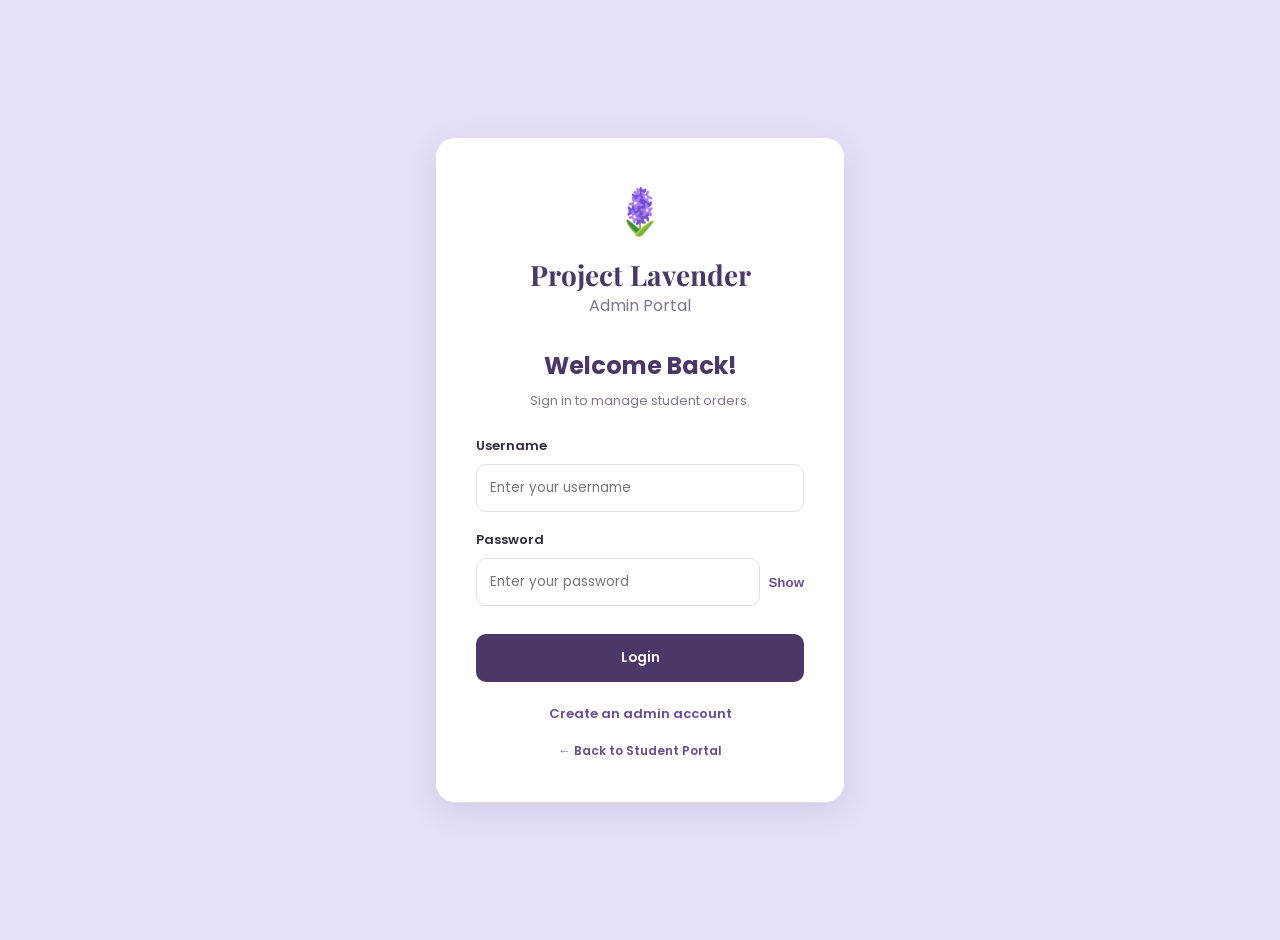
==== admin_login.html @ f56827df "Add files via upload" ====
<!DOCTYPE html>
<html lang="en">
<head>
    <meta charset="UTF-8">
    <meta name="viewport" content="width=device-width, initial-scale=1.0">
    <meta name="theme-color" content="#E6E0F8">

    <title>Admin Login | Project Lavender</title>

    <link rel="stylesheet" href="admin.css">
    <link href="https://fonts.googleapis.com/css2?family=Poppins:wght@400;500;600;700&family=Playfair+Display:wght@600;700&display=swap" rel="stylesheet">
</head>
<body>

    <main class="login-container">
        <section class="login-card">

            <div class="login-logo">🪻</div>

            <h1>Project Lavender</h1>
            <p class="login-subtitle">Admin Portal</p>

            <h2>Welcome Back!</h2>
            <p class="login-description">Sign in to manage student orders.</p>

            <form id="adminLoginForm">

                <div class="form-group">
                    <label for="adminUsername">Username</label>
                    <input
                        type="text"
                        id="adminUsername"
                        name="username"
                        placeholder="Enter your username"
                        autocomplete="username"
                        required
                    >
                </div>

                <div class="form-group">
                    <label for="adminPassword">Password</label>

                    <div class="password-wrapper">
                        <input
                            type="password"
                            id="adminPassword"
                            name="password"
                            placeholder="Enter your password"
                            autocomplete="current-password"
                            required
                        >

                        <button type="button" id="togglePassword">Show</button>
                    </div>
                </div>

                <p id="loginMessage" class="form-message" aria-live="polite"></p>

                <button type="submit" class="login-btn">Login</button>

            </form>

            <p class="create_admin">
                <a href="admin_register.html">Create an admin account</a>
            </p>

            <a href="../student/index.html" class="back-link">← Back to Student Portal</a>

        </section>
    </main>

    <script src="admin.js"></script>
</body>
</html>
---- admin.css ----
* {
    margin: 0;
    padding: 0;
    box-sizing: border-box;
}

body {
    min-height: 100vh;
    font-family: "Poppins", sans-serif;
    background: #E6E0F8;
    color: #342A40;
}

.login-container {
    min-height: 100vh;
    display: flex;
    flex-direction: column;
    justify-content: center;
    align-items: center;
    padding: 30px 20px;
}

.login-card {
    width: 100%;
    max-width: 440px;
    padding: 40px;
    background: #FFFFFF;
    border: 1px solid #E6DDED;
    border-radius: 20px;
    box-shadow: 0 12px 35px rgba(75, 56, 105, 0.12);
}

.logo-container {
    text-align: center;
    margin-bottom: 35px;
}

.logo {
    width: 65px;
    height: 65px;
    margin: 0 auto 12px;
    display: flex;
    justify-content: center;
    align-items: center;
    background: #F4E3F6;
    color: #6A4C93;
    border-radius: 50%;
    font-size: 38px;
}

.logo-container h1 {
    font-family: "Playfair Display", serif;
    font-size: 27px;
    color: #4B3869;
}

.logo-container p {
    margin-top: 5px;
    font-size: 11px;
    color: #81758E;
}

.login-heading {
    margin-bottom: 25px;
}

.login-heading h2 {
    font-size: 23px;
    color: #4B3869;
}

.login-heading p {
    margin-top: 5px;
    font-size: 13px;
    color: #81758E;
}

.input-group {
    margin-bottom: 20px;
}

.input-group label {
    display: block;
    margin-bottom: 8px;
    font-size: 13px;
    font-weight: 600;
    color: #4B3869;
}

.input-group input {
    width: 100%;
    height: 48px;
    padding: 0 14px;
    border: 1px solid #E6DDED;
    border-radius: 9px;
    outline: none;
    background: #FCFAFD;
    color: #342A40;
    font-family: "Poppins", sans-serif;
    font-size: 13px;
}

.input-group input:focus {
    border-color: #6A4C93;
    box-shadow: 0 0 0 3px rgba(106, 76, 147, 0.10);
}

.password-container {
    position: relative;
}

.password-container input {
    padding-right: 65px;
}

.toggle-password {
    position: absolute;
    right: 12px;
    top: 50%;
    transform: translateY(-50%);
    border: none;
    background: none;
    color: #6A4C93;
    font-family: "Poppins", sans-serif;
    font-size: 12px;
    font-weight: 600;
    cursor: pointer;
}

.login-button {
    width: 100%;
    height: 48px;
    margin-top: 8px;
    border: none;
    border-radius: 9px;
    background: #4B3869;
    color: white;
    font-family: "Poppins", sans-serif;
    font-size: 14px;
    font-weight: 600;
    cursor: pointer;
    transition: 0.2s ease;
}

.login-button:hover {
    background: #6A4C93;
    transform: translateY(-2px);
}

.login-message {
    min-height: 18px;
    margin-bottom: 8px;
    font-size: 12px;
    text-align: center;
    color: #B42336;
}

.back-link {
    display: block;
    margin-top: 25px;
    text-align: center;
    text-decoration: none;
    color: #6A4C93;
    font-size: 12px;
    font-weight: 500;
}

.back-link:hover {
    text-decoration: underline;
}

footer {
    margin-top: 25px;
    text-align: center;
    color: #81758E;
    font-size: 11px;
}

@media (max-width: 480px) {
    .login-card {
        padding: 30px 22px;
    }

    .logo-container h1 {
        font-size: 24px;
    }
}






* {
    margin: 0;
    padding: 0;
    box-sizing: border-box;
}

body {
    font-family: "Poppins", sans-serif;
    background: #F8F5FA;
    color: #342A40;
}

.dashboard-container {
    display: flex;
    min-height: 100vh;
}

/* SIDEBAR */

.sidebar {
    width: 255px;
    min-height: 100vh;
    padding: 25px 18px;
    background: #FFFFFF;
    border-right: 1px solid #E6DDED;
    display: flex;
    flex-direction: column;
    flex-shrink: 0;
}

.sidebar-logo {
    display: flex;
    align-items: center;
    gap: 12px;
    padding: 5px 8px 30px;
}

.logo-icon {
    width: 43px;
    height: 43px;
    display: flex;
    justify-content: center;
    align-items: center;
    background: #F4E3F6;
    border-radius: 12px;
    color: #6A4C93;
    font-size: 27px;
}

.sidebar-logo h2 {
    font-family: "Playfair Display", serif;
    font-size: 17px;
    color: #4B3869;
}

.sidebar-logo p {
    font-size: 11px;
    color: #81758E;
}

.nav-label {
    margin: 15px 10px 10px;
    color: #A49AAA;
    font-size: 10px;
    font-weight: 600;
    letter-spacing: 1px;
}

.sidebar-nav {
    flex: 1;
}

.nav-link {
    width: 100%;
    display: flex;
    align-items: center;
    gap: 13px;
    padding: 13px 14px;
    margin-bottom: 6px;
    border: none;
    border-radius: 9px;
    background: transparent;
    color: #81758E;
    text-decoration: none;
    font-family: "Poppins", sans-serif;
    font-size: 13px;
    font-weight: 500;
    text-align: left;
    cursor: pointer;
    transition: 0.2s;
}

.nav-link span {
    font-size: 19px;
    width: 22px;
    text-align: center;
}

.nav-link:hover,
.nav-link.active {
    background: #F4E3F6;
    color: #4B3869;
}

.nav-link.active {
    font-weight: 600;
}

.nav-divider {
    height: 1px;
    background: #E6DDED;
    margin: 20px 5px;
}

.logout-link:hover {
    background: #FFF1F2;
    color: #B42336;
}

.sidebar-footer {
    display: flex;
    align-items: center;
    gap: 11px;
    padding: 17px 8px 5px;
    border-top: 1px solid #E6DDED;
}

.admin-avatar {
    width: 38px;
    height: 38px;
    display: flex;
    justify-content: center;
    align-items: center;
    border-radius: 50%;
    background: #6A4C93;
    color: white;
    font-weight: 600;
}

.sidebar-footer strong {
    font-size: 12px;
    color: #4B3869;
}

.sidebar-footer p {
    font-size: 10px;
    color: #81758E;
}

/* MAIN CONTENT */

.main-content {
    flex: 1;
    min-width: 0;
}

.topbar {
    min-height: 85px;
    padding: 18px 35px;
    display: flex;
    align-items: center;
    justify-content: space-between;
    background: #FFFFFF;
    border-bottom: 1px solid #E6DDED;
}

.topbar h1 {
    font-size: 20px;
    color: #4B3869;
}

.topbar p {
    margin-top: 3px;
    font-size: 12px;
    color: #81758E;
}

.admin-profile {
    display: flex;
    align-items: center;
    gap: 10px;
    font-size: 12px;
    font-weight: 600;
    color: #4B3869;
}

.menu-toggle {
    display: none;
    border: none;
    background: none;
    color: #4B3869;
    font-size: 24px;
    cursor: pointer;
}

.dashboard-content {
    padding: 30px 35px;
}

.page-heading,
.section-heading {
    display: flex;
    justify-content: space-between;
    align-items: center;
    gap: 15px;
}

.page-heading {
    margin-bottom: 25px;
}

.page-heading h2,
.section-heading h2 {
    font-size: 19px;
    color: #4B3869;
}

.page-heading p,
.section-heading p {
    margin-top: 5px;
    font-size: 12px;
    color: #81758E;
}

.primary-button {
    padding: 11px 17px;
    border-radius: 8px;
    background: #4B3869;
    color: #FFFFFF;
    text-decoration: none;
    font-size: 12px;
    font-weight: 600;
    transition: 0.2s;
}

.primary-button:hover {
    background: #6A4C93;
}

/* STATISTICS */

.stats-grid {
    display: grid;
    grid-template-columns: repeat(4, minmax(0, 1fr));
    gap: 18px;
    margin-bottom: 30px;
}

.stat-card {
    display: flex;
    align-items: center;
    gap: 14px;
    padding: 20px 16px;
    background: #FFFFFF;
    border: 1px solid #E6DDED;
    border-radius: 13px;
    box-shadow: 0 4px 12px rgba(75, 56, 105, 0.04);
}

.stat-icon {
    width: 45px;
    height: 45px;
    flex-shrink: 0;
    display: flex;
    justify-content: center;
    align-items: center;
    border-radius: 12px;
    font-size: 21px;
}

.purple {
    background: #F0E9FA;
    color: #6A4C93;
}

.orange {
    background: #FFF0DC;
    color: #D98A24;
}

.blue {
    background: #E5F0FF;
    color: #3978C5;
}

.green {
    background: #E4F6EA;
    color: #29975A;
}

.stat-card p {
    font-size: 11px;
    color: #81758E;
}

.stat-card h3 {
    margin: 3px 0;
    font-size: 25px;
    color: #4B3869;
}

.stat-card span {
    font-size: 9px;
    color: #A49AAA;
}

/* ORDERS TABLE */

.orders-section,
.workflow-section {
    padding: 23px;
    margin-bottom: 25px;
    background: #FFFFFF;
    border: 1px solid #E6DDED;
    border-radius: 13px;
}

.section-heading {
    margin-bottom: 20px;
}

.view-all {
    color: #6A4C93;
    text-decoration: none;
    font-size: 12px;
    font-weight: 600;
}

.view-all:hover {
    text-decoration: underline;
}

.table-container {
    width: 100%;
    overflow-x: auto;
}

table {
    width: 100%;
    min-width: 700px;
    border-collapse: collapse;
}

thead {
    background: #F8F5FA;
}

th {
    padding: 13px 12px;
    color: #81758E;
    font-size: 11px;
    font-weight: 600;
    text-align: left;
}

td {
    padding: 15px 12px;
    border-bottom: 1px solid #F0EBF3;
    font-size: 11px;
    color: #4B3869;
}

.empty-row {
    padding: 35px;
    text-align: center;
    color: #A49AAA;
}

.status {
    display: inline-block;
    padding: 6px 10px;
    border-radius: 20px;
    font-size: 10px;
    font-weight: 600;
}

.status-submitted {
    background: #FFF0DC;
    color: #B7791F;
}

.status-processing {
    background: #E5F0FF;
    color: #3978C5;
}

.status-ready {
    background: #E4F6EA;
    color: #29975A;
}

.status-completed {
    background: #F0E9FA;
    color: #6A4C93;
}

.action-link {
    color: #6A4C93;
    text-decoration: none;
    font-size: 11px;
    font-weight: 600;
}

.action-link:hover {
    text-decoration: underline;
}

/* ORDER WORKFLOW */

.workflow-grid {
    display: grid;
    grid-template-columns: repeat(4, minmax(0, 1fr));
    gap: 15px;
}

.workflow-card {
    position: relative;
    padding: 20px 16px;
    border: 1px solid #E6DDED;
    border-radius: 11px;
    background: #FCFAFD;
}

.workflow-number {
    position: absolute;
    top: 13px;
    right: 14px;
    color: #D5CBDD;
    font-size: 12px;
    font-weight: 700;
}

.workflow-icon {
    width: 40px;
    height: 40px;
    display: flex;
    align-items: center;
    justify-content: center;
    margin-bottom: 15px;
    border-radius: 10px;
    font-size: 19px;
}

.workflow-card h3 {
    margin-bottom: 7px;
    color: #4B3869;
    font-size: 12px;
}

.workflow-card p {
    color: #81758E;
    font-size: 10px;
    line-height: 1.7;
}

/* RESPONSIVE DESIGN */

@media (max-width: 1100px) {
    .stats-grid {
        grid-template-columns: repeat(2, 1fr);
    }

    .workflow-grid {
        grid-template-columns: repeat(2, 1fr);
    }
}

@media (max-width: 750px) {
    .sidebar {
        position: fixed;
        top: 0;
        left: -270px;
        z-index: 100;
        width: 255px;
        transition: 0.3s;
        box-shadow: 5px 0 20px rgba(0, 0, 0, 0.08);
    }

    .sidebar.show {
        left: 0;
    }

    .menu-toggle {
        display: block;
        margin-right: 12px;
    }

    .topbar {
        justify-content: flex-start;
        padding: 18px 20px;
    }

    .admin-profile {
        margin-left: auto;
    }

    .dashboard-content {
        padding: 25px 18px;
    }
}

@media (max-width: 500px) {
    .stats-grid {
        grid-template-columns: 1fr;
    }

    .workflow-grid {
        grid-template-columns: 1fr;
    }

    .page-heading {
        align-items: flex-start;
        flex-direction: column;
    }

    .page-heading h2 {
        font-size: 18px;
    }

    .admin-profile span {
        display: none;
    }

    .orders-section,
    .workflow-section {
        padding: 16px;
    }
}



















* {
    margin: 0;
    padding: 0;
    box-sizing: border-box;
}

body {
    font-family: "Poppins", sans-serif;
    background: #F8F5FA;
    color: #342A40;
}

.dashboard-container {
    display: flex;
    min-height: 100vh;
}

/* SIDEBAR */

.sidebar {
    width: 255px;
    min-height: 100vh;
    padding: 25px 18px;
    background: #FFFFFF;
    border-right: 1px solid #E6DDED;
    display: flex;
    flex-direction: column;
    flex-shrink: 0;
}

.sidebar-logo {
    display: flex;
    align-items: center;
    gap: 12px;
    padding: 5px 8px 30px;
}

.logo-icon {
    width: 43px;
    height: 43px;
    display: flex;
    justify-content: center;
    align-items: center;
    background: #F4E3F6;
    border-radius: 12px;
    color: #6A4C93;
    font-size: 27px;
}

.sidebar-logo h2 {
    font-family: "Playfair Display", serif;
    font-size: 17px;
    color: #4B3869;
}

.sidebar-logo p {
    font-size: 11px;
    color: #81758E;
}

.nav-label {
    margin: 15px 10px 10px;
    color: #A49AAA;
    font-size: 10px;
    font-weight: 600;
    letter-spacing: 1px;
}

.sidebar-nav {
    flex: 1;
}

.nav-link {
    width: 100%;
    display: flex;
    align-items: center;
    gap: 13px;
    padding: 13px 14px;
    margin-bottom: 6px;
    border: none;
    border-radius: 9px;
    background: transparent;
    color: #81758E;
    text-decoration: none;
    font-family: "Poppins", sans-serif;
    font-size: 13px;
    font-weight: 500;
    text-align: left;
    cursor: pointer;
    transition: 0.2s;
}

.nav-link span {
    font-size: 19px;
    width: 22px;
    text-align: center;
}

.nav-link:hover,
.nav-link.active {
    background: #F4E3F6;
    color: #4B3869;
}

.nav-link.active {
    font-weight: 600;
}

.nav-divider {
    height: 1px;
    background: #E6DDED;
    margin: 20px 5px;
}

.logout-link:hover {
    background: #FFF1F2;
    color: #B42336;
}

.sidebar-footer {
    display: flex;
    align-items: center;
    gap: 11px;
    padding: 17px 8px 5px;
    border-top: 1px solid #E6DDED;
}

.admin-avatar {
    width: 38px;
    height: 38px;
    display: flex;
    justify-content: center;
    align-items: center;
    border-radius: 50%;
    background: #6A4C93;
    color: white;
    font-weight: 600;
}

.sidebar-footer strong {
    font-size: 12px;
    color: #4B3869;
}

.sidebar-footer p {
    font-size: 10px;
    color: #81758E;
}

/* MAIN CONTENT */

.main-content {
    flex: 1;
    min-width: 0;
}

.topbar {
    min-height: 85px;
    padding: 18px 35px;
    display: flex;
    align-items: center;
    justify-content: space-between;
    background: #FFFFFF;
    border-bottom: 1px solid #E6DDED;
}

.topbar h1 {
    font-size: 20px;
    color: #4B3869;
}

.topbar p {
    margin-top: 3px;
    font-size: 12px;
    color: #81758E;
}

.admin-profile {
    display: flex;
    align-items: center;
    gap: 10px;
    font-size: 12px;
    font-weight: 600;
    color: #4B3869;
}

.menu-toggle {
    display: none;
    border: none;
    background: none;
    color: #4B3869;
    font-size: 24px;
    cursor: pointer;
}

.dashboard-content {
    padding: 30px 35px;
}

.page-heading,
.section-heading {
    display: flex;
    justify-content: space-between;
    align-items: center;
    gap: 15px;
}

.page-heading {
    margin-bottom: 25px;
}

.page-heading h2,
.section-heading h2 {
    font-size: 19px;
    color: #4B3869;
}

.page-heading p,
.section-heading p {
    margin-top: 5px;
    font-size: 12px;
    color: #81758E;
}

.primary-button {
    padding: 11px 17px;
    border-radius: 8px;
    background: #4B3869;
    color: #FFFFFF;
    text-decoration: none;
    font-size: 12px;
    font-weight: 600;
    transition: 0.2s;
}

.primary-button:hover {
    background: #6A4C93;
}

/* STATISTICS */

.stats-grid {
    display: grid;
    grid-template-columns: repeat(4, minmax(0, 1fr));
    gap: 18px;
    margin-bottom: 30px;
}

.stat-card {
    display: flex;
    align-items: center;
    gap: 14px;
    padding: 20px 16px;
    background: #FFFFFF;
    border: 1px solid #E6DDED;
    border-radius: 13px;
    box-shadow: 0 4px 12px rgba(75, 56, 105, 0.04);
}

.stat-icon {
    width: 45px;
    height: 45px;
    flex-shrink: 0;
    display: flex;
    justify-content: center;
    align-items: center;
    border-radius: 12px;
    font-size: 21px;
}

.purple {
    background: #F0E9FA;
    color: #6A4C93;
}

.orange {
    background: #FFF0DC;
    color: #D98A24;
}

.blue {
    background: #E5F0FF;
    color: #3978C5;
}

.green {
    background: #E4F6EA;
    color: #29975A;
}

.stat-card p {
    font-size: 11px;
    color: #81758E;
}

.stat-card h3 {
    margin: 3px 0;
    font-size: 25px;
    color: #4B3869;
}

.stat-card span {
    font-size: 9px;
    color: #A49AAA;
}

/* ORDERS TABLE */

.orders-section,
.workflow-section {
    padding: 23px;
    margin-bottom: 25px;
    background: #FFFFFF;
    border: 1px solid #E6DDED;
    border-radius: 13px;
}

.section-heading {
    margin-bottom: 20px;
}

.view-all {
    color: #6A4C93;
    text-decoration: none;
    font-size: 12px;
    font-weight: 600;
}

.view-all:hover {
    text-decoration: underline;
}

.table-container {
    width: 100%;
    overflow-x: auto;
}

table {
    width: 100%;
    min-width: 700px;
    border-collapse: collapse;
}

thead {
    background: #F8F5FA;
}

th {
    padding: 13px 12px;
    color: #81758E;
    font-size: 11px;
    font-weight: 600;
    text-align: left;
}

td {
    padding: 15px 12px;
    border-bottom: 1px solid #F0EBF3;
    font-size: 11px;
    color: #4B3869;
}

.empty-row {
    padding: 35px;
    text-align: center;
    color: #A49AAA;
}

.status {
    display: inline-block;
    padding: 6px 10px;
    border-radius: 20px;
    font-size: 10px;
    font-weight: 600;
}

.status-submitted {
    background: #FFF0DC;
    color: #B7791F;
}

.status-processing {
    background: #E5F0FF;
    color: #3978C5;
}

.status-ready {
    background: #E4F6EA;
    color: #29975A;
}

.status-completed {
    background: #F0E9FA;
    color: #6A4C93;
}

.action-link {
    color: #6A4C93;
    text-decoration: none;
    font-size: 11px;
    font-weight: 600;
}

.action-link:hover {
    text-decoration: underline;
}

/* ORDER WORKFLOW */

.workflow-grid {
    display: grid;
    grid-template-columns: repeat(4, minmax(0, 1fr));
    gap: 15px;
}

.workflow-card {
    position: relative;
    padding: 20px 16px;
    border: 1px solid #E6DDED;
    border-radius: 11px;
    background: #FCFAFD;
}

.workflow-number {
    position: absolute;
    top: 13px;
    right: 14px;
    color: #D5CBDD;
    font-size: 12px;
    font-weight: 700;
}

.workflow-icon {
    width: 40px;
    height: 40px;
    display: flex;
    align-items: center;
    justify-content: center;
    margin-bottom: 15px;
    border-radius: 10px;
    font-size: 19px;
}

.workflow-card h3 {
    margin-bottom: 7px;
    color: #4B3869;
    font-size: 12px;
}

.workflow-card p {
    color: #81758E;
    font-size: 10px;
    line-height: 1.7;
}

/* RESPONSIVE DESIGN */

@media (max-width: 1100px) {
    .stats-grid {
        grid-template-columns: repeat(2, 1fr);
    }

    .workflow-grid {
        grid-template-columns: repeat(2, 1fr);
    }
}

@media (max-width: 750px) {
    .sidebar {
        position: fixed;
        top: 0;
        left: -270px;
        z-index: 100;
        width: 255px;
        transition: 0.3s;
        box-shadow: 5px 0 20px rgba(0, 0, 0, 0.08);
    }

    .sidebar.show {
        left: 0;
    }

    .menu-toggle {
        display: block;
        margin-right: 12px;
    }

    .topbar {
        justify-content: flex-start;
        padding: 18px 20px;
    }

    .admin-profile {
        margin-left: auto;
    }

    .dashboard-content {
        padding: 25px 18px;
    }
}

@media (max-width: 500px) {
    .stats-grid {
        grid-template-columns: 1fr;
    }

    .workflow-grid {
        grid-template-columns: 1fr;
    }

    .page-heading {
        align-items: flex-start;
        flex-direction: column;
    }

    .page-heading h2 {
        font-size: 18px;
    }

    .admin-profile span {
        display: none;
    }

    .orders-section,
    .workflow-section {
        padding: 16px;
    }
}














* {
    margin: 0;
    padding: 0;
    box-sizing: border-box;
}

body {
    font-family: 'Poppins', sans-serif;
    background: #F8F5FA;
    color: #342A40;
}

.orders-content {
    padding: 30px;
}

.page-heading {
    margin-bottom: 25px;
}

.page-heading h1 {
    font-size: 26px;
    color: #342A40;
    margin-bottom: 6px;
}

.page-heading p {
    font-size: 13px;
    color: #81758E;
}

.order-summary {
    display: grid;
    grid-template-columns: repeat(5, 1fr);
    gap: 15px;
    margin-bottom: 25px;
}

.summary-card {
    background: #FFFFFF;
    border: 1px solid #E6DDED;
    border-radius: 12px;
    padding: 20px;
    box-shadow: 0 3px 10px rgba(75, 56, 105, 0.04);
}

.summary-card span {
    color: #81758E;
    font-size: 12px;
}

.summary-card h2 {
    color: #4B3869;
    font-size: 27px;
    margin-top: 8px;
}

.summary-card.submitted h2 {
    color: #D18A32;
}

.summary-card.processing h2 {
    color: #4779B8;
}

.summary-card.ready h2 {
    color: #8B65B8;
}

.summary-card.completed h2 {
    color: #39966C;
}

.orders-panel {
    background: #FFFFFF;
    border: 1px solid #E6DDED;
    border-radius: 14px;
    padding: 22px;
    box-shadow: 0 3px 12px rgba(75, 56, 105, 0.04);
}

.orders-panel-heading {
    margin-bottom: 20px;
}

.orders-panel-heading h2 {
    font-size: 18px;
    color: #342A40;
    margin-bottom: 5px;
}

.orders-panel-heading p {
    font-size: 12px;
    color: #81758E;
}

.orders-toolbar {
    display: flex;
    align-items: center;
    gap: 12px;
    margin-bottom: 20px;
    flex-wrap: wrap;
}

.search-box {
    display: flex;
    align-items: center;
    gap: 8px;
    flex: 1;
    min-width: 220px;
    border: 1px solid #E6DDED;
    border-radius: 8px;
    padding: 0 12px;
    background: #FFFFFF;
}

.search-box span {
    color: #81758E;
    font-size: 22px;
}

.search-box input {
    width: 100%;
    border: none;
    outline: none;
    padding: 12px 0;
    font-family: inherit;
    font-size: 12px;
    background: transparent;
    color: #342A40;
}

.orders-toolbar select {
    border: 1px solid #E6DDED;
    border-radius: 8px;
    padding: 12px;
    font-family: inherit;
    font-size: 12px;
    color: #4B3869;
    background: #FFFFFF;
    outline: none;
    cursor: pointer;
}

.orders-toolbar select:focus,
.status-update select:focus {
    border-color: #8B65B8;
}

.table-container {
    width: 100%;
    overflow-x: auto;
}

table {
    width: 100%;
    border-collapse: collapse;
    min-width: 750px;
}

thead {
    background: #F8F5FA;
}

th {
    color: #81758E;
    font-size: 11px;
    font-weight: 600;
    text-align: left;
    padding: 15px 12px;
    white-space: nowrap;
}

td {
    color: #4B3869;
    font-size: 12px;
    padding: 16px 12px;
    border-bottom: 1px solid #F0EAF3;
    white-space: nowrap;
}

tbody tr:hover {
    background: #FCFAFD;
}

.order-id {
    font-weight: 600;
    color: #6A4C93;
}

.status-badge {
    display: inline-block;
    padding: 6px 10px;
    border-radius: 20px;
    font-size: 10px;
    font-weight: 600;
    white-space: nowrap;
}

.status-submitted {
    background: #FFF2DF;
    color: #B77925;
}

.status-processing {
    background: #E8F1FF;
    color: #4779B8;
}

.status-ready {
    background: #F0E8FA;
    color: #8055AA;
}

.status-completed {
    background: #E4F5EC;
    color: #39966C;
}

.view-order {
    background: #F0EAF7;
    color: #6A4C93;
    border: none;
    border-radius: 6px;
    padding: 8px 12px;
    font-family: inherit;
    font-size: 11px;
    font-weight: 600;
    cursor: pointer;
    transition: 0.2s;
}

.view-order:hover {
    background: #E6DDED;
}

.empty-row {
    text-align: center;
    padding: 35px;
    color: #81758E;
}

.orders-footer {
    padding-top: 15px;
    color: #81758E;
    font-size: 11px;
}

/* Order Details Modal */

.modal-overlay {
    display: none;
    position: fixed;
    inset: 0;
    background: rgba(35, 24, 48, 0.55);
    z-index: 1000;
    align-items: center;
    justify-content: center;
    padding: 20px;
}

.modal-overlay.show {
    display: flex;
}

.order-modal {
    background: #FFFFFF;
    width: 100%;
    max-width: 550px;
    border-radius: 15px;
    overflow: hidden;
    max-height: 90vh;
    overflow-y: auto;
    box-shadow: 0 10px 35px rgba(35, 24, 48, 0.18);
    animation: modalOpen 0.2s ease;
}

@keyframes modalOpen {
    from {
        opacity: 0;
        transform: translateY(10px);
    }

    to {
        opacity: 1;
        transform: translateY(0);
    }
}

.modal-header {
    display: flex;
    align-items: center;
    justify-content: space-between;
    padding: 22px;
    border-bottom: 1px solid #E6DDED;
}

.modal-header span {
    color: #8B65B8;
    font-size: 10px;
    font-weight: 700;
    letter-spacing: 1px;
}

.modal-header h2 {
    color: #342A40;
    font-size: 20px;
    margin-top: 5px;
}

.close-modal {
    border: none;
    background: none;
    color: #81758E;
    font-size: 28px;
    cursor: pointer;
    line-height: 1;
}

.close-modal:hover {
    color: #4B3869;
}

.modal-body {
    padding: 22px;
}

.detail-grid {
    display: grid;
    grid-template-columns: 1fr 1fr;
    gap: 20px;
}

.detail-grid label,
.file-details label,
.status-update label {
    display: block;
    color: #81758E;
    font-size: 11px;
    margin-bottom: 6px;
}

.detail-grid p,
.file-details p {
    color: #342A40;
    font-size: 13px;
    font-weight: 600;
    overflow-wrap: anywhere;
}

.file-details {
    margin-top: 22px;
    padding: 15px;
    background: #F8F5FA;
    border-radius: 9px;
}

.status-update {
    margin-top: 22px;
}

.status-update select {
    width: 100%;
    padding: 12px;
    border: 1px solid #E6DDED;
    border-radius: 8px;
    color: #4B3869;
    font-family: inherit;
    font-size: 12px;
    background: #FFFFFF;
    outline: none;
    cursor: pointer;
}

.modal-actions {
    display: flex;
    justify-content: flex-end;
    gap: 10px;
    padding: 18px 22px;
    border-top: 1px solid #E6DDED;
}

.cancel-button,
.save-button {
    padding: 11px 18px;
    border-radius: 7px;
    font-family: inherit;
    font-size: 12px;
    font-weight: 600;
    cursor: pointer;
    transition: 0.2s;
}

.cancel-button {
    background: #F4F0F7;
    color: #6A4C93;
    border: none;
}

.cancel-button:hover {
    background: #E6DDED;
}

.save-button {
    background: #6A4C93;
    color: #FFFFFF;
    border: none;
}

.save-button:hover {
    background: #4B3869;
}

/* Responsive Design */

@media (max-width: 1100px) {
    .order-summary {
        grid-template-columns: repeat(3, 1fr);
    }
}

@media (max-width: 750px) {
    .orders-content {
        padding: 20px;
    }

    .order-summary {
        grid-template-columns: repeat(2, 1fr);
    }

    .orders-panel {
        padding: 15px;
    }

    .orders-toolbar {
        flex-direction: column;
        align-items: stretch;
    }

    .orders-toolbar select {
        width: 100%;
    }

    .search-box {
        width: 100%;
    }
}

@media (max-width: 480px) {
    .orders-content {
        padding: 15px;
    }

    .page-heading h1 {
        font-size: 22px;
    }

    .order-summary {
        gap: 10px;
    }

    .summary-card {
        padding: 14px;
    }

    .summary-card h2 {
        font-size: 22px;
    }

    .detail-grid {
        grid-template-columns: 1fr;
        gap: 15px;
    }

    .modal-actions {
        flex-direction: column-reverse;
    }

    .modal-actions button {
        width: 100%;
    }
}



* {
    margin: 0;
    padding: 0;
    box-sizing: border-box;
}

body {
    font-family: 'Poppins', sans-serif;
    background: #E6E0F8;
    min-height: 100vh;
    display: flex;
    justify-content: center;
    align-items: center;
    padding: 30px 15px;
    color: #342A40;
}

.register-container {
    width: 100%;
    max-width: 480px;
    text-align: center;
}

.register-card {
    background: #FFFFFF;
    padding: 35px 38px;
    border-radius: 18px;
    border: 1px solid #E6DDED;
    box-shadow: 0 10px 35px rgba(75, 56, 105, 0.10);
}

.logo-container {
    margin-bottom: 28px;
}

.logo {
    width: 60px;
    height: 60px;
    background: #F4E3F6;
    border-radius: 17px;
    display: flex;
    align-items: center;
    justify-content: center;
    font-size: 30px;
    margin: 0 auto 13px;
}

.logo-container h1 {
    font-family: 'Playfair Display', serif;
    color: #4B3869;
    font-size: 26px;
    margin-bottom: 6px;
}

.logo-container p {
    color: #81758E;
    font-size: 10px;
    line-height: 1.6;
}

.register-heading {
    text-align: left;
    margin-bottom: 23px;
}

.register-heading h2 {
    color: #342A40;
    font-size: 21px;
    margin-bottom: 5px;
}

.register-heading p {
    color: #81758E;
    font-size: 11px;
    line-height: 1.6;
}

.input-group {
    text-align: left;
    margin-bottom: 16px;
}

.input-group label {
    display: block;
    color: #4B3869;
    font-size: 11px;
    font-weight: 600;
    margin-bottom: 7px;
}

.input-group input {
    width: 100%;
    height: 45px;
    padding: 0 13px;
    border: 1px solid #E6DDED;
    border-radius: 8px;
    outline: none;
    background: #FFFFFF;
    color: #342A40;
    font-family: inherit;
    font-size: 11px;
    transition: 0.2s;
}

.input-group input:focus {
    border-color: #8B65B8;
    box-shadow: 0 0 0 3px rgba(139, 101, 184, 0.10);
}

.input-group input::placeholder {
    color: #B2A7BD;
}

.password-container {
    position: relative;
}

.password-container input {
    padding-right: 65px;
}

.toggle-password {
    position: absolute;
    right: 12px;
    top: 50%;
    transform: translateY(-50%);
    border: none;
    background: none;
    color: #6A4C93;
    font-family: inherit;
    font-size: 10px;
    font-weight: 600;
    cursor: pointer;
}

.register-message {
    min-height: 18px;
    color: #C04455;
    font-size: 11px;
    text-align: left;
    margin-bottom: 8px;
}

.register-button {
    width: 100%;
    height: 47px;
    border: none;
    border-radius: 8px;
    background: #6A4C93;
    color: #FFFFFF;
    font-family: inherit;
    font-size: 12px;
    font-weight: 600;
    cursor: pointer;
    display: flex;
    justify-content: center;
    align-items: center;
    gap: 10px;
    transition: 0.2s;
}

.register-button:hover {
    background: #4B3869;
    transform: translateY(-1px);
}

.register-button span {
    font-size: 17px;
}

.login-link {
    color: #81758E;
    font-size: 11px;
    margin-top: 22px;
}

.login-link a {
    color: #6A4C93;
    font-weight: 600;
    text-decoration: none;
    margin-left: 3px;
}

.login-link a:hover {
    text-decoration: underline;
}

.back-link {
    display: inline-block;
    margin-top: 18px;
    color: #6A4C93;
    font-size: 10px;
    text-decoration: none;
    font-weight: 500;
}

.back-link:hover {
    color: #4B3869;
    text-decoration: underline;
}

footer {
    margin-top: 22px;
    color: #81758E;
    font-size: 10px;
}

@media (max-width: 480px) {
    body {
        padding: 20px 12px;
    }

    .register-card {
        padding: 28px 22px;
    }

    .logo-container h1 {
        font-size: 23px;
    }

    .register-heading h2 {
        font-size: 19px;
    }
}






* {
    margin: 0;
    padding: 0;
    box-sizing: border-box;
}

body {
    font-family: 'Poppins', sans-serif;
    background: #E6E0F8;
    min-height: 100vh;
    display: flex;
    align-items: center;
    justify-content: center;
    padding: 20px;
    color: #342A40;
}

.login-container {
    width: 100%;
    max-width: 450px;
}

.login-card {
    background: #FFFFFF;
    padding: 40px;
    border-radius: 20px;
    box-shadow: 0 8px 30px rgba(75, 56, 105, 0.12);
    text-align: center;
}

.login-logo {
    font-size: 45px;
    margin-bottom: 10px;
}

.login-card h1 {
    font-family: 'Playfair Display', serif;
    color: #4B3869;
    font-size: 28px;
}

.login-subtitle {
    color: #81758E;
    margin-bottom: 30px;
}

.login-card h2 {
    color: #4B3869;
    margin-bottom: 8px;
}

.login-description {
    color: #81758E;
    font-size: 13px;
    margin-bottom: 25px;
}

.form-group {
    text-align: left;
    margin-bottom: 18px;
}

.form-group label {
    display: block;
    font-size: 13px;
    font-weight: 600;
    margin-bottom: 8px;
}

.form-group input {
    width: 100%;
    padding: 13px;
    border: 1px solid #E6DDED;
    border-radius: 10px;
    outline: none;
    font-family: inherit;
}

.form-group input:focus {
    border-color: #6A4C93;
    box-shadow: 0 0 0 3px rgba(106, 76, 147, 0.12);
}

.password-wrapper {
    display: flex;
    align-items: center;
    gap: 8px;
}

.password-wrapper input {
    flex: 1;
    min-width: 0;
}

.password-wrapper button {
    border: none;
    background: transparent;
    color: #6A4C93;
    font-weight: 600;
    cursor: pointer;
}

.login-btn {
    width: 100%;
    padding: 14px;
    border: none;
    border-radius: 10px;
    background: #4B3869;
    color: white;
    font-family: inherit;
    font-weight: 600;
    cursor: pointer;
    margin-top: 10px;
}

.login-btn:hover {
    background: #6A4C93;
}

.form-message {
    font-size: 12px;
    margin-top: 10px;
}

.create_admin {
    margin-top: 22px;
    font-size: 13px;
}

.create_admin a,
.back-link {
    color: #6A4C93;
    text-decoration: none;
    font-weight: 600;
}

.back-link {
    display: inline-block;
    margin-top: 18px;
    font-size: 12px;
}






.admin-container {
    display: flex;
    min-height: 100vh;
    width: 100%;
    background: #F8F5FA;
}

.sidebar {
    width: 260px;
    min-height: 100vh;
    background: #4B3869;
    color: #FFFFFF;
    padding: 25px 18px;
    display: flex;
    flex-direction: column;
    flex-shrink: 0;
}

.sidebar-brand {
    display: flex;
    align-items: center;
    gap: 12px;
    padding: 10px;
    margin-bottom: 40px;
}

.brand-icon {
    font-size: 35px;
}

.sidebar-brand h2 {
    font-family: 'Playfair Display', serif;
    font-size: 17px;
}

.sidebar-brand p {
    font-size: 11px;
    color: #D8CBEA;
    margin-top: 3px;
}

.sidebar-nav {
    display: flex;
    flex-direction: column;
    gap: 10px;
}

.nav-link {
    display: flex;
    align-items: center;
    gap: 13px;
    padding: 14px;
    color: #E9E0F2;
    text-decoration: none;
    border-radius: 10px;
    font-size: 13px;
    transition: 0.3s;
}

.nav-link span {
    font-size: 19px;
}

.nav-link:hover,
.nav-link.active {
    background: #6A4C93;
    color: #FFFFFF;
}

.sidebar-bottom {
    margin-top: auto;
}

.main-content {
    flex: 1;
    min-width: 0;
}

.topbar {
    min-height: 85px;
    background: #FFFFFF;
    display: flex;
    align-items: center;
    justify-content: space-between;
    padding: 15px 35px;
    border-bottom: 1px solid #E6DDED;
    gap: 20px;
}

.topbar-title h1 {
    color: #4B3869;
    font-size: 22px;
}

.topbar-title p {
    color: #81758E;
    font-size: 12px;
    margin-top: 4px;
}

.admin-profile {
    display: flex;
    align-items: center;
    gap: 10px;
}

.admin-avatar {
    width: 40px;
    height: 40px;
    background: #E6E0F8;
    color: #4B3869;
    border-radius: 50%;
    display: flex;
    justify-content: center;
    align-items: center;
    font-weight: 700;
}

.admin-profile strong {
    display: block;
    color: #342A40;
    font-size: 12px;
}

.admin-profile small {
    color: #81758E;
    font-size: 11px;
}

.menu-toggle {
    display: none;
    background: none;
    border: none;
    font-size: 25px;
    color: #4B3869;
    cursor: pointer;
}

.dashboard-content {
    padding: 30px 35px;
}

.welcome-section {
    margin-bottom: 25px;
}

.welcome-section h2,
.section-heading h2 {
    color: #4B3869;
    font-size: 19px;
}

.welcome-section p,
.section-heading p {
    color: #81758E;
    font-size: 12px;
    margin-top: 5px;
}

.stats-container {
    display: grid;
    grid-template-columns: repeat(4, minmax(0, 1fr));
    gap: 18px;
    margin-bottom: 35px;
}

.stat-card {
    background: #FFFFFF;
    padding: 22px;
    border-radius: 14px;
    border: 1px solid #E6DDED;
    display: flex;
    align-items: center;
    gap: 15px;
    box-shadow: 0 3px 12px rgba(75, 56, 105, 0.04);
}

.stat-icon {
    width: 48px;
    height: 48px;
    border-radius: 12px;
    background: #F4E3F6;
    display: flex;
    align-items: center;
    justify-content: center;
    font-size: 23px;
    flex-shrink: 0;
}

.stat-card p {
    color: #81758E;
    font-size: 11px;
}

.stat-card h3 {
    color: #4B3869;
    font-size: 24px;
    margin-top: 5px;
}

.workflow-section {
    margin-bottom: 35px;
}

.section-heading {
    margin-bottom: 18px;
}

.workflow-container {
    display: grid;
    grid-template-columns: repeat(4, minmax(0, 1fr));
    gap: 15px;
}

.workflow-card {
    background: #FFFFFF;
    padding: 20px;
    border-radius: 13px;
    border: 1px solid #E6DDED;
}

.workflow-number {
    display: inline-flex;
    width: 35px;
    height: 35px;
    align-items: center;
    justify-content: center;
    background: #E6E0F8;
    color: #4B3869;
    border-radius: 10px;
    font-weight: 700;
    font-size: 12px;
    margin-bottom: 15px;
}

.workflow-card h3 {
    color: #4B3869;
    font-size: 13px;
    margin-bottom: 7px;
}

.workflow-card p {
    color: #81758E;
    font-size: 11px;
    line-height: 1.6;
}

.recent-orders-section {
    background: #FFFFFF;
    padding: 23px;
    border: 1px solid #E6DDED;
    border-radius: 14px;
}

.recent-orders-section .section-heading {
    display: flex;
    justify-content: space-between;
    align-items: center;
    gap: 15px;
}

.view-all-btn {
    background: #4B3869;
    color: #FFFFFF;
    padding: 10px 16px;
    border-radius: 8px;
    text-decoration: none;
    font-size: 11px;
    font-weight: 600;
}

.view-all-btn:hover {
    background: #6A4C93;
}

.table-container {
    width: 100%;
    overflow-x: auto;
}

.orders-table {
    width: 100%;
    border-collapse: collapse;
    min-width: 650px;
}

.orders-table th {
    background: #F4E3F6;
    color: #4B3869;
    padding: 14px;
    text-align: left;
    font-size: 11px;
    font-weight: 600;
}

.orders-table td {
    padding: 14px;
    border-bottom: 1px solid #E6DDED;
    color: #342A40;
    font-size: 11px;
}

.empty-message {
    text-align: center;
    color: #81758E;
    padding: 30px !important;
}

@media (max-width: 1100px) {
    .stats-container {
        grid-template-columns: repeat(2, minmax(0, 1fr));
    }

    .workflow-container {
        grid-template-columns: repeat(2, minmax(0, 1fr));
    }
}

@media (max-width: 768px) {
    .sidebar {
        position: fixed;
        left: -270px;
        top: 0;
        z-index: 1000;
        height: 100vh;
        transition: left 0.3s ease;
    }

    .sidebar.show {
        left: 0;
    }

    .main-content {
        width: 100%;
    }

    .topbar {
        padding: 15px 18px;
    }

    .menu-toggle {
        display: block;
    }

    .dashboard-content {
        padding: 22px 16px;
    }

    .admin-profile {
        display: none;
    }
}

@media (max-width: 480px) {
    .stats-container,
    .workflow-container {
        grid-template-columns: 1fr;
    }

    .recent-orders-section {
        padding: 15px;
    }

    .recent-orders-section .section-heading {
        align-items: flex-start;
        flex-direction: column;
    }

    .topbar-title h1 {
        font-size: 18px;
    }
}
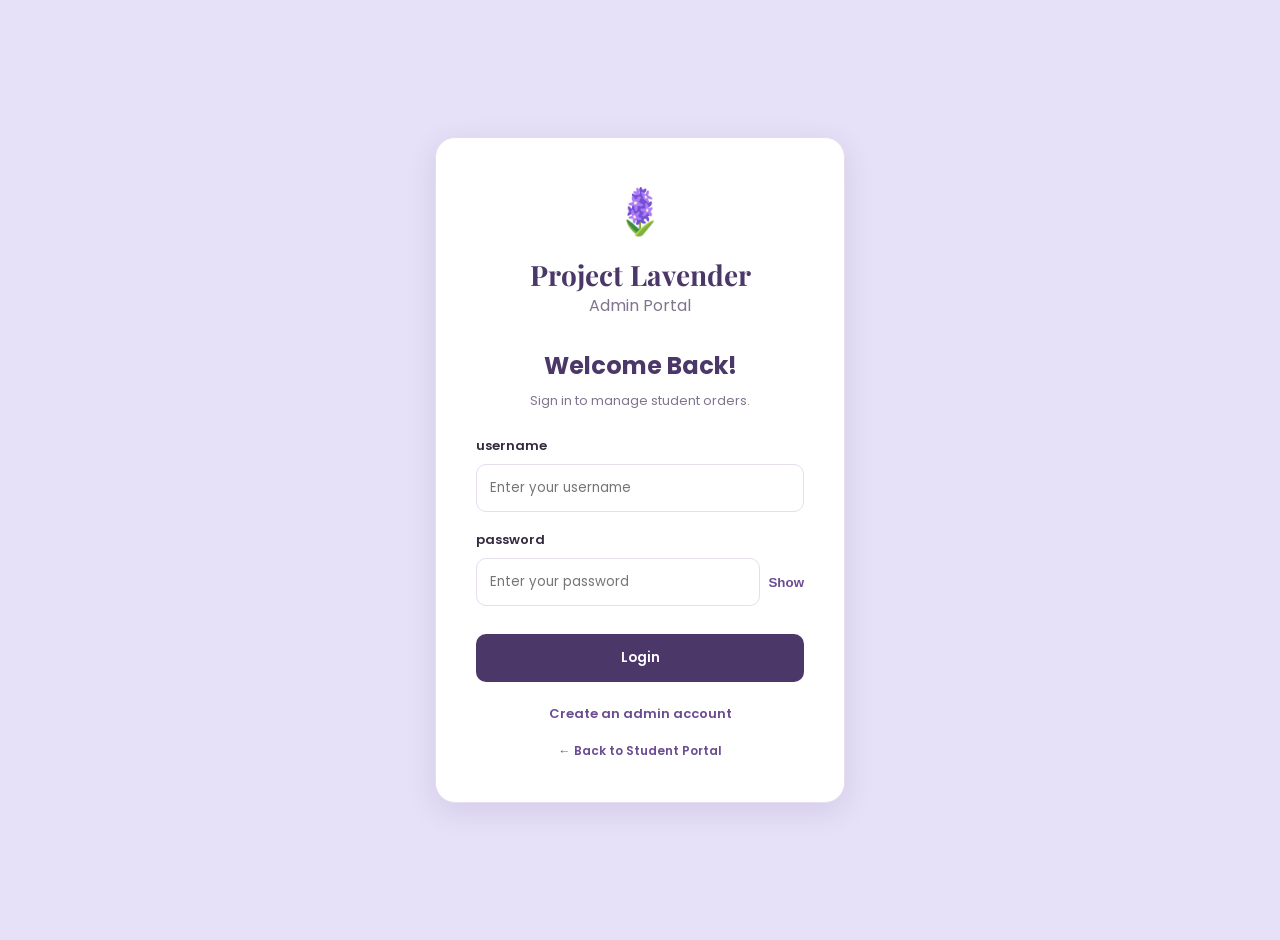
==== commit 6f4f85ae: "Fix HTML tags and labels in admin login page" ====
--- a/admin_login.html
+++ b/admin_login.html
@@ -1,4 +1,3 @@
-
 <!DOCTYPE html>
 <html lang="en">
 <head>
@@ -27,7 +26,7 @@
             <form id="adminLoginForm">
 
                 <div class="form-group">
-                    <label for="adminUsername">Username</label>
+                    <label for="adminUsername">username</label>
                     <input
                         type="text"
                         id="adminUsername"
@@ -39,7 +38,7 @@
                 </div>
 
                 <div class="form-group">
-                    <label for="adminPassword">Password</label>
+                    <label for="adminPassword">password</label>
 
                     <div class="password-wrapper">
                         <input
@@ -73,3 +72,4 @@
     <script src="admin.js"></script>
 </body>
 </html>
+
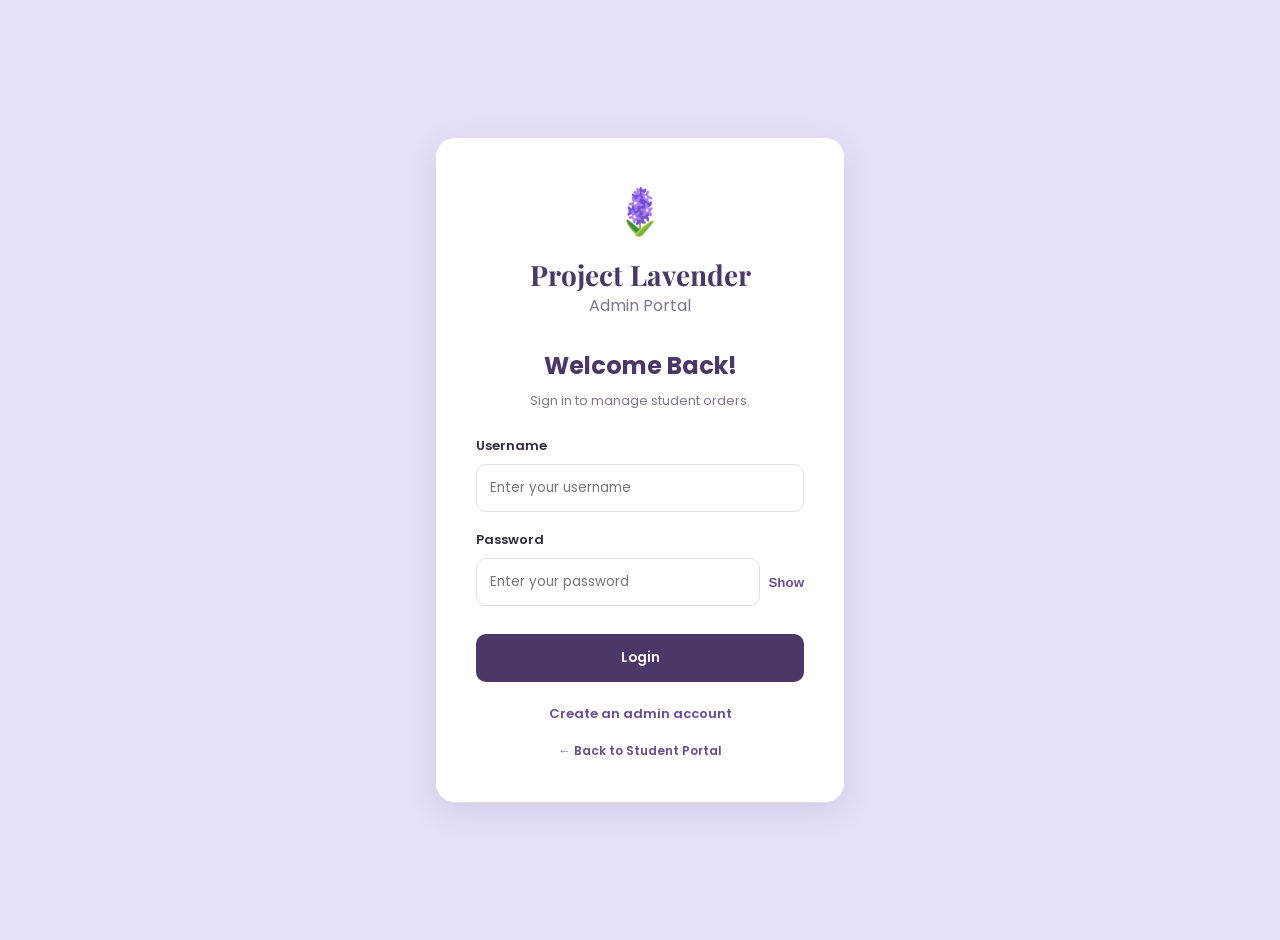
==== commit 579f1cc3: "Fix HTML formatting in admin_login.html" ====
--- a/admin_login.html
+++ b/admin_login.html
@@ -1,3 +1,4 @@
+
 <!DOCTYPE html>
 <html lang="en">
 <head>
@@ -26,7 +27,7 @@
             <form id="adminLoginForm">
 
                 <div class="form-group">
-                    <label for="adminUsername">username</label>
+                    <label for="adminUsername">Username</label>
                     <input
                         type="text"
                         id="adminUsername"
@@ -38,7 +39,7 @@
                 </div>
 
                 <div class="form-group">
-                    <label for="adminPassword">password</label>
+                    <label for="adminPassword">Password</label>
 
                     <div class="password-wrapper">
                         <input
@@ -72,4 +73,3 @@
     <script src="admin.js"></script>
 </body>
 </html>
-
